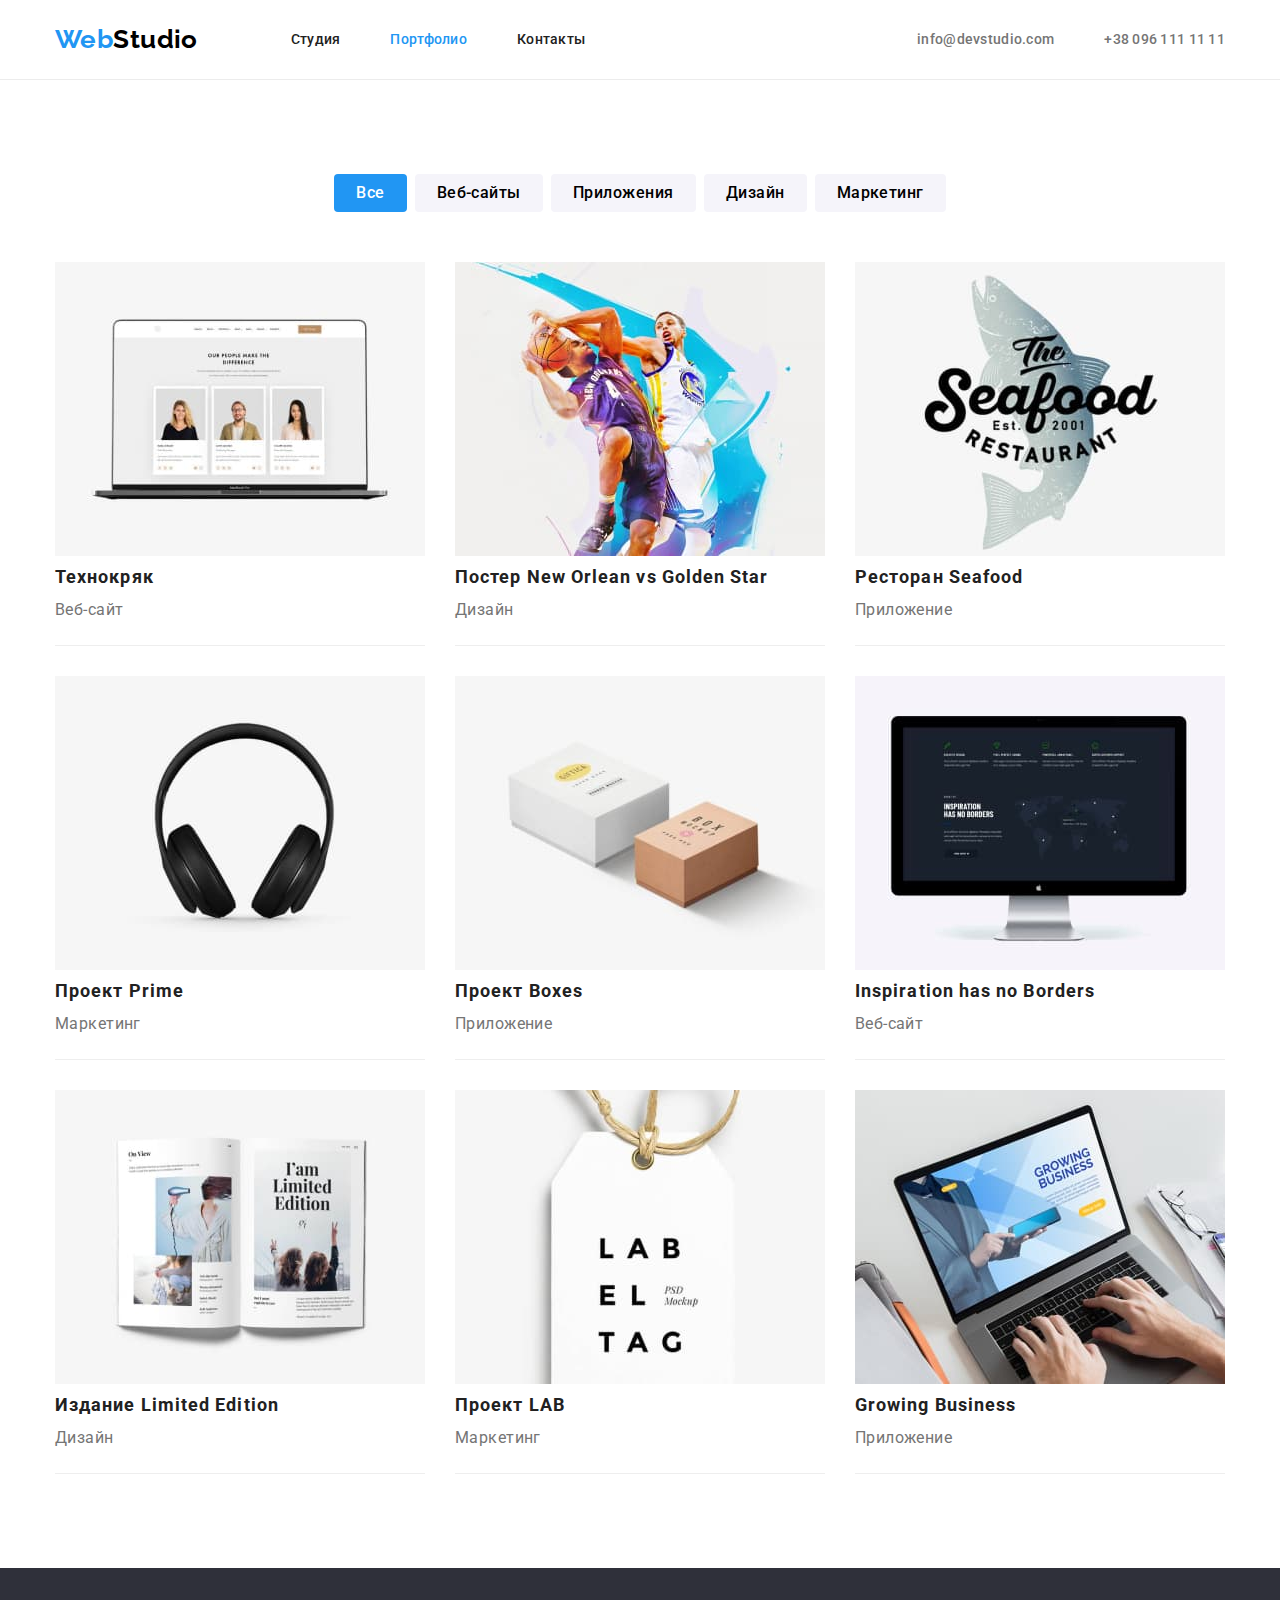
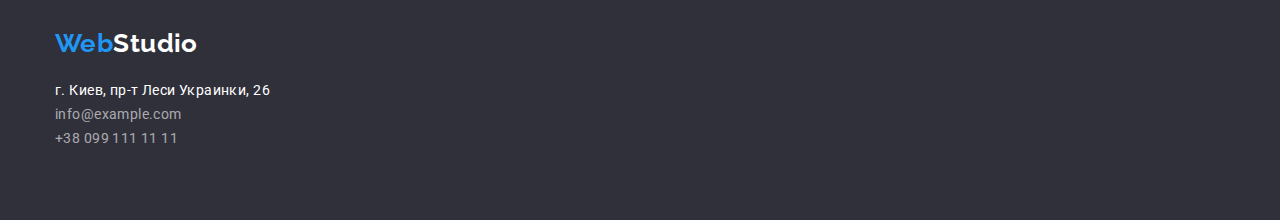
==== portfolio.html @ 188056f9 "ДЗ-4 старт" ====
<!DOCTYPE html>
<html lang="ru">
  <head>
    <meta charset="UTF-8" />
    <meta http-equiv="X-UA-Compatible" content="IE=edge" />
    <meta name="viewport" content="width=device-width, initial-scale=1.0" />
    <title>Портфолио</title>
    <link rel="stylesheet" href="https://cdnjs.cloudflare.com/ajax/libs/modern-normalize/1.0.0/modern-normalize.min.css" />
    <link rel="preconnect" href="https://fonts.gstatic.com" />
    <link
      href="https://fonts.googleapis.com/css2?family=Raleway:wght@700&family=Roboto:wght@400;500;700;900&display=swap"
      rel="stylesheet"
    />
    <link rel="stylesheet" href="./css/styles.css" />
  </head>
  <body>
    <header class="page-header">
      <div class="container">
        <a href="./" class="link logo"><span class="logo-color">Web</span>Studio</a>
        <nav class="nav">
          <ul class="list site-nav">
            <li class="nav-item"><a href="./" class="link nav-link">Студия</a></li>
            <li class="nav-item current"><a href="./portfolio.html" class="link nav-link">Портфолио</a></li>
            <li class="nav-item"><a href="" class="link nav-link">Контакты</a></li>
          </ul>
        </nav>
        <ul class="list address">
          <li class="address-item"><a href="mailto:info@devstudio.com" class="link address-link">info@devstudio.com</a></li>
          <li class="address-item"><a href="tel:+380961111111" class="link address-link">+38 096 111 11 11</a></li>
        </ul>
      </div>
    </header>

    <main>
      <section class="section projects">
        <div class="container">
          <h1 class="projects-title hidden">Проекты</h1>
          <ul class="list buttons-block">
            <li class="buttons-item"><button type="button" class="buttons current-btn">Все</button></li>
            <li class="buttons-item"><button type="button" class="buttons">Веб-сайты</button></li>
            <li class="buttons-item"><button type="button" class="buttons">Приложения</button></li>
            <li class="buttons-item"><button type="button" class="buttons">Дизайн</button></li>
            <li class="buttons-item"><button type="button" class="buttons">Маркетинг</button></li>
          </ul>
          <ul class="list projects-list">
            <li class="project-item">
              <a href="" class="project-link link">
                <img src="./images/projects/img1.jpg" alt="оформление проекта" class="project-img" width="370" height="294" />
                <h2 class="project-name">Технокряк</h2>
                <p class="project-caption">Веб-сайт</p>
              </a>
            </li>
            <li class="project-item">
              <a href="" class="project-link link">
                <img src="./images/projects/img2.jpg" alt="оформление проекта" class="project-img" width="370" height="294" />
                <h2 class="project-name">Постер New Orlean vs Golden Star</h2>
                <p class="project-caption">Дизайн</p>
              </a>
            </li>
            <li class="project-item">
              <a href="" class="project-link link">
                <img src="./images/projects/img3.jpg" alt="оформление проекта" class="project-img" width="370" height="294" />
                <h2 class="project-name">Ресторан Seafood</h2>
                <p class="project-caption">Приложение</p>
              </a>
            </li>
            <li class="project-item">
              <a href="" class="project-link link">
                <img src="./images/projects/img4.jpg" alt="оформление проекта" class="project-img" width="370" height="294" />
                <h2 class="project-name">Проект Prime</h2>
                <p class="project-caption">Маркетинг</p>
              </a>
            </li>
            <li class="project-item">
              <a href="" class="project-link link">
                <img src="./images/projects/img5.jpg" alt="оформление проекта" class="project-img" width="370" height="294" />
                <h2 class="project-name">Проект Boxes</h2>
                <p class="project-caption">Приложение</p>
              </a>
            </li>
            <li class="project-item">
              <a href="" class="project-link link">
                <img src="./images/projects/img6.jpg" alt="оформление проекта" class="project-img" width="370" height="294" />
                <h2 class="project-name">Inspiration has no Borders</h2>
                <p class="project-caption">Веб-сайт</p>
              </a>
            </li>
            <li class="project-item">
              <a href="" class="project-link link">
                <img src="./images/projects/img7.jpg" alt="оформление проекта" class="project-img" width="370" height="294" />
                <h2 class="project-name">Издание Limited Edition</h2>
                <p class="project-caption">Дизайн</p>
              </a>
            </li>
            <li class="project-item">
              <a href="" class="project-link link">
                <img src="./images/projects/img8.jpg" alt="оформление проекта" class="project-img" width="370" height="294" />
                <h2 class="project-name">Проект LAB</h2>
                <p class="project-caption">Маркетинг</p>
              </a>
            </li>
            <li class="project-item">
              <a href="" class="project-link link">
                <img src="./images/projects/img9.jpg" alt="оформление проекта" class="project-img" width="370" height="294" />
                <h2 class="project-name">Growing Business</h2>
                <p class="project-caption">Приложение</p>
              </a>
            </li>
          </ul>
        </div>
      </section>
    </main>

    <footer class="bottom">
      <div class="container">
        <a href="./" class="link logo-bottom"><span class="logo-color">Web</span>Studio</a>
        <address>
          <ul class="list contacts">
            <li>
              <a href="https://goo.gl/maps/fyFfX9XR5Mxzys699" class="link contacts-adr" target="_blank" rel="noreferrer noopener"
                >г. Киев, пр-т Леси Украинки, 26
              </a>
            </li>
            <li><a href="mailto:info@example.com" class="link contacts-link">info@example.com</a></li>
            <li><a href="tel:+380991111111" class="link contacts-link">+38 099 111 11 11</a></li>
          </ul>
        </address>
      </div>
    </footer>
  </body>
</html>
---- css/styles.css ----
/* global --------------------------------------------------*/
:root {
  --basic-text: #212121;
  --secondary-text: #757575;
  --accent: #2196f3;
  --accent-hover: #188ce8;
  --bgc: #f5f4fa;
  --bgc-dark: #2f303a;
  --half-tone: rgba(255, 255, 255, 0.6);
  --shadow: rgba(0, 0, 0, 0.15);
}

h1,
h2,
h3,
h4,
h5,
h6,
p {
  margin: 0;
  padding: 0;
}

body {
  font-family: Roboto, sans-serif;
  font-size: 14px;
  background-color: white;
  color: var(--basic-text);
  letter-spacing: 0.03em;
}

.link {
  font-style: normal;
  text-decoration: none;
}

.list {
  list-style: none;
  margin: 0;
  padding: 0;
}

.container {
  width: 1200px;
  padding: 0 15px;
  margin: 0 auto;
}

.section {
  padding: 94px 0;
}

.hidden {
  position: absolute !important;
  clip: rect(1px 1px 1px 1px);
  clip: rect(1px, 1px, 1px, 1px);
  padding: 0 !important;
  border: 0 !important;
  height: 1px !important;
  width: 1px !important;
  overflow: hidden;
}

/* global-header ------------------------------------------*/
.page-header {
  display: flex;
  padding: 20px 0;
  height: 80px;
  border-bottom: 1px solid #ececec;
}

.page-header .container {
  display: flex;
  justify-content: flex-start;
  align-items: center;
}

.logo {
  font-family: Raleway;
  font-weight: 700;
  font-size: 26px;
  line-height: 1.19;
  color: black;
}

.logo-color {
  color: var(--accent);
}

.site-nav {
  display: flex;
  margin-left: 93px;
}

.nav-link {
  display: block;
  padding-top: 7px;
  padding-bottom: 7px;
  font-weight: 500;
  line-height: 1.14;
  letter-spacing: 0.02em;
  color: inherit;
}

.nav-link:hover,
.nav-link:focus {
  color: var(--accent);
}

.site-nav .nav-item:not(:last-child) {
  margin-right: 50px;
}

.current {
  color: var(--accent);
}

.address {
  display: flex;
  margin-left: auto;
}

.address-item:not(:last-child) {
  margin-right: 50px;
}

.address-link {
  display: block;
  padding-top: 7px;
  padding-bottom: 7px;
  color: var(--secondary-text);
  font-weight: 500;
  line-height: 1.14;
  letter-spacing: 0.02em;
}

.address-link:hover,
.address-link:focus {
  color: var(--accent);
}

/* global-footer -----------------------------------------*/
.bottom {
  background-color: var(--bgc-dark);
  height: 252px;
  padding: 60px 0 60px 0;
}

.logo-bottom {
  display: inline-block;
  font-family: Raleway;
  font-weight: 700;
  font-size: 26px;
  line-height: 1.19;
  color: white;
  margin-bottom: 20px;
}

.contacts-adr {
  line-height: 1.71;
  color: white;
}

.contacts-adr:hover,
.contacts-adr:focus {
  color: var(--accent);
}

.contacts-link {
  line-height: 1.71;
  color: var(--half-tone);
}

.contacts-link:hover,
.contacts-link:focus {
  color: var(--accent);
  margin-top: 9px;
}

/* main-index ----------------------------------------------*/
/*-------------- hero */
.hero {
  height: 600px;
  padding-top: 200px;
  padding-bottom: 200px;
  text-align: center;
  
  background-color: var(--bgc-dark);
}

.hero-title {
  margin-top: 0;
  margin-bottom: 30px;
  font-weight: 900;
  font-size: 44px;
  line-height: 1.36;
  letter-spacing: 0.06em;
  text-transform: uppercase;
  color: white;
}

.hero-button {
  font-family: inherit;
  font-weight: 700;
  font-size: 16px;
  line-height: 1.87;
  align-items: center;
  letter-spacing: 0.06em;
  color: white;

  padding: 10px 32px;
  background: var(--accent);
  border-radius: 4px;
  border: none;
}

.hero-button:hover {
  background-color: var(--accent-hover);
}

.hero-button:hover {
  cursor: pointer;
}

/* ---------features */
.features-list {
  display: flex;
  justify-content: space-between;
}

.features-item {
   /* width: calc((100%-90px) / 4); */
  width: 270px;
}

.features-title {
}

.features-list .features-item:not(:last-child) {
  margin-right: 30px;
}

.features-item-title {
  font-weight: 700;
  line-height: 1.14;
  text-transform: uppercase;
  margin-bottom: 10px;
}

.features-item-text {
  line-height: 1.71;
  color: var(--secondary-text);
}

.section.features {
  padding-bottom: 0;
}

/* -------operation */
.operation-title {
  font-weight: 700;
  font-size: 36px;
  line-height: 1.17;
  text-align: center;
  margin-bottom: 50px;
}

.operation-list {
  display: flex;
  justify-content: space-between;
}

/* ---------team */
.team {
  background-color: var(--bgc);
}

.team-title {
  font-weight: 700;
  font-size: 36px;
  line-height: 1.17;
  text-align: center;
  margin-bottom: 50px;
}

.team-list {
  display: flex;
  justify-content: space-between;
}

.team-item {
  text-align: center;
  background-color: white;
  box-shadow: 0px 1px 3px rgba(0, 0, 0, 0.12), 0px 1px 1px rgba(0, 0, 0, 0.14), 0px 2px 1px rgba(0, 0, 0, 0.2);
  border-radius: 0px 0px 4px 4px;
}

.team-img {
  margin-bottom: 30px;
}

.team-name {
  font-weight: 500;
  font-size: 16px;
  line-height: 1.19;
  margin-bottom: 10px;
}

.team-text {
  font-size: 16px;
  line-height: 1.19;
  color: var(--secondary-text);
  margin-bottom: 30px;
}

/* main-portfolio----------------------------------------- */
/* --------------projects */

.projects {
}

.projects-title {
}

/* _____________space-between___________ */
/* .projects-list {
  display: flex;
  flex-wrap: wrap;
   justify-content: space-between;
  align-content: space-between;
} 
.project-item {
  background: white;
  border: 1px solid #EEEEEE;
  box-sizing: border-box;
} */

/* _________________grid_________________ */
.projects-list {
  display: flex;
  flex-wrap: wrap;
}

.project-item {
  display: block;
  width: calc((100% - 60px) / 3);
  margin-right: 30px;
  margin-bottom: 30px;

  border-bottom: 1px solid #eeeeee;
}

.project-item:nth-child(3n) {
  margin-right: 0;
}

.project-item:nth-last-child(-n + 3) {
  margin-bottom: 0;
}
/* _________________end grid_____________ */

.project-name {
  font-weight: 700;
  font-size: 18px;
  line-height: 2;
  letter-spacing: 0.06em;
  color: var(--basic-text);
}

.project-caption {
  font-size: 16px;
  line-height: 1.87;
  color: var(--secondary-text);
  margin-bottom: 20px;
}

/*------------- buttons */
.buttons-block {
  display: flex;
  justify-content: center;
  margin-bottom: 50px;
}

.buttons {
  background-color: var(--bgc);
  border-radius: 4px;
  border: none;
  padding: 6px 22px;
  font-family: inherit;
  font-weight: 500;
  font-size: 16px;
  line-height: 1.62;
  letter-spacing: 0.03em;
  margin-right: 8px;
}

.buttons-item:last-child button {
  margin-right: 0;
}
.current-btn {
  background: var(--accent);
  color: white;
}

.buttons:hover {
  cursor: pointer;
  background: var(--accent);
  color: white;
}
.buttons:focus {
  background: var(--accent);
  color: white;
}
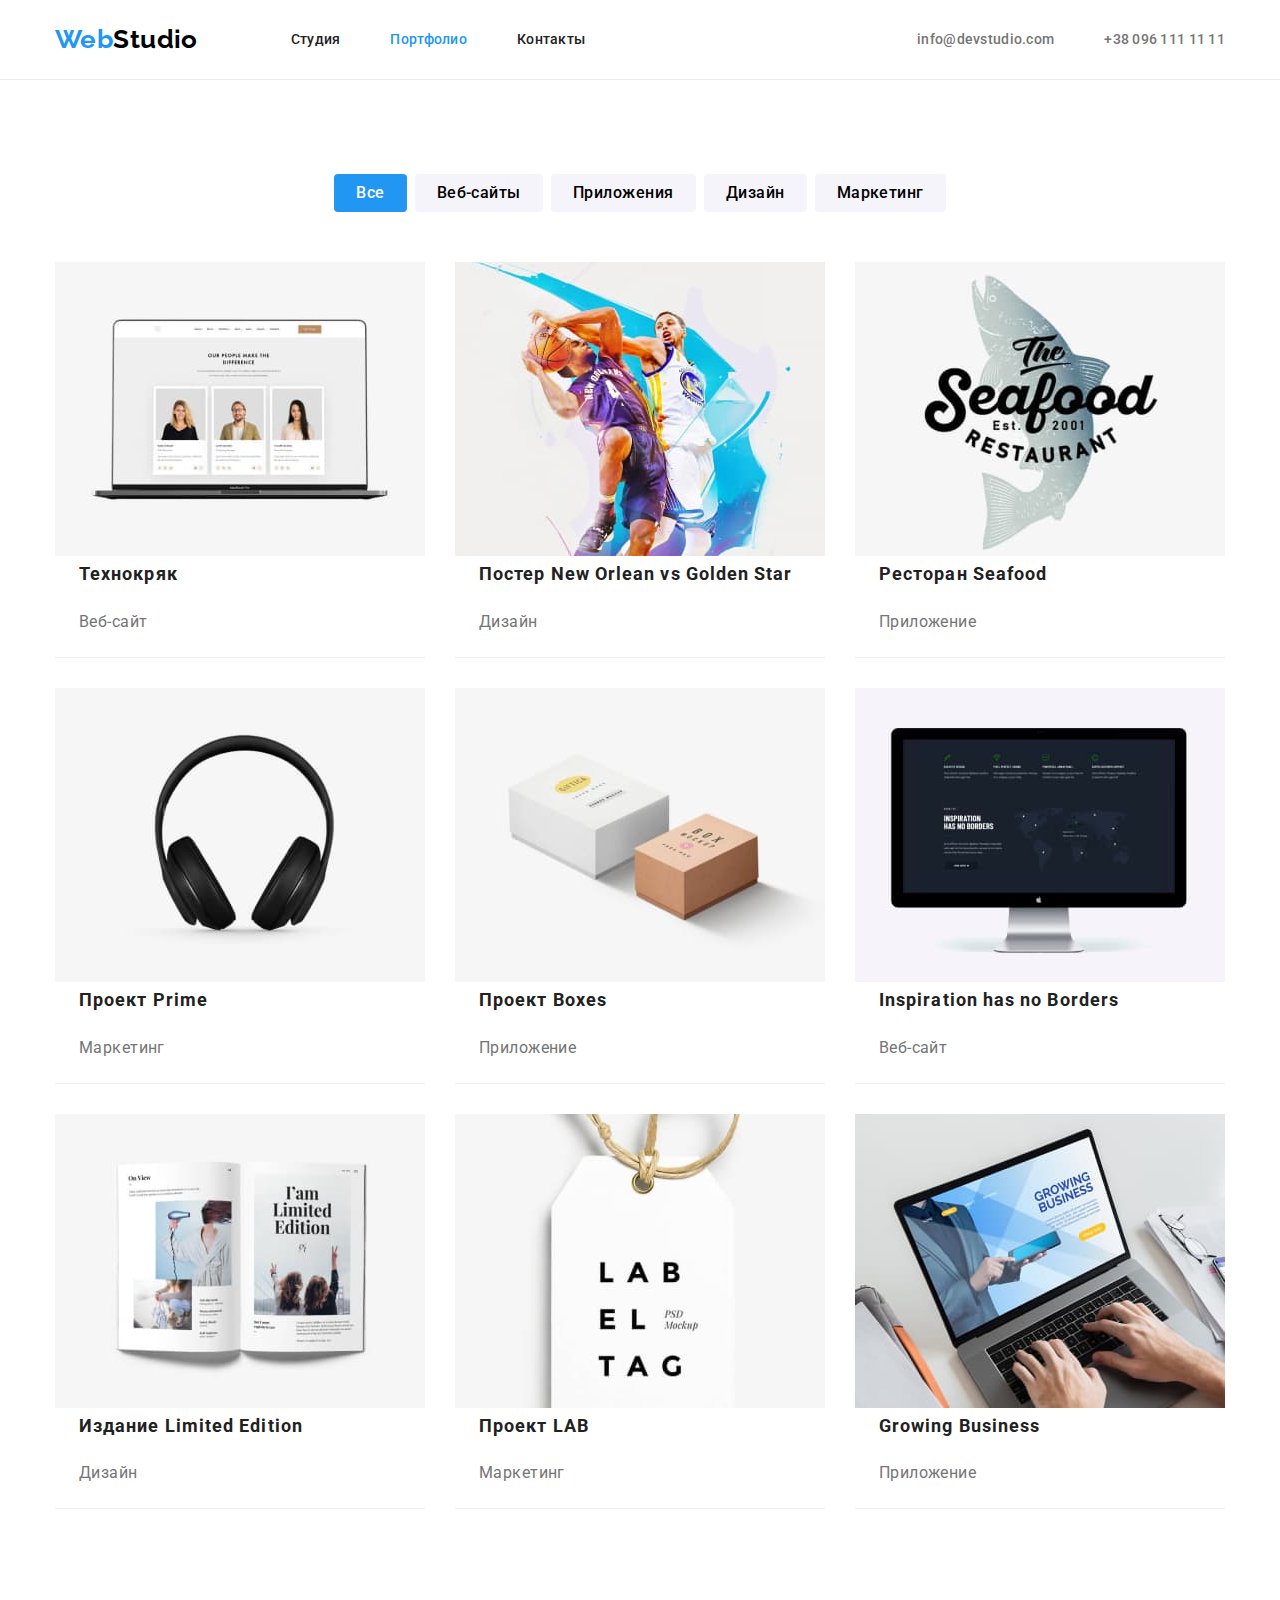
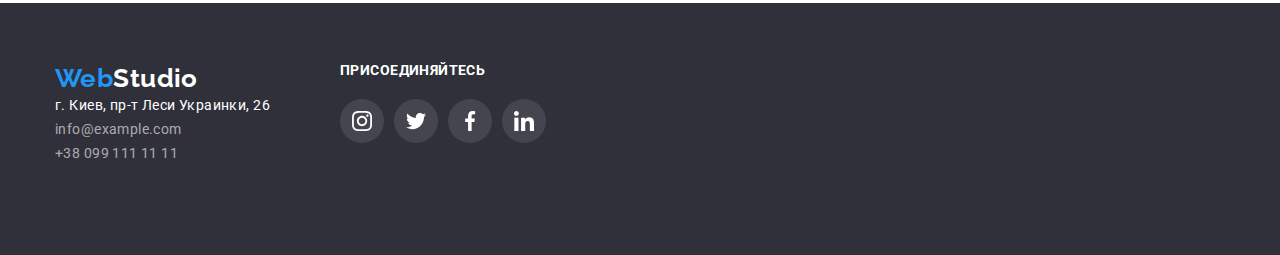
==== commit 72cc5cac: "Финиш ДЗ-4" ====
--- a/portfolio.html
+++ b/portfolio.html
@@ -34,7 +34,7 @@
     <main>
       <section class="section projects">
         <div class="container">
-          <h1 class="projects-title hidden">Проекты</h1>
+          <h1 class="text-hidden">Проекты</h1>
           <ul class="list buttons-block">
             <li class="buttons-item"><button type="button" class="buttons current-btn">Все</button></li>
             <li class="buttons-item"><button type="button" class="buttons">Веб-сайты</button></li>
@@ -42,68 +42,86 @@
             <li class="buttons-item"><button type="button" class="buttons">Дизайн</button></li>
             <li class="buttons-item"><button type="button" class="buttons">Маркетинг</button></li>
           </ul>
-          <ul class="list projects-list">
-            <li class="project-item">
+          <ul class="list projects-list grid">
+            <li class="project-item grid-item">
               <a href="" class="project-link link">
                 <img src="./images/projects/img1.jpg" alt="оформление проекта" class="project-img" width="370" height="294" />
-                <h2 class="project-name">Технокряк</h2>
-                <p class="project-caption">Веб-сайт</p>
+                <div class="project-text">
+                  <h2 class="project-name">Технокряк</h2>
+                  <p class="project-caption">Веб-сайт</p>
+                </div>
               </a>
             </li>
-            <li class="project-item">
+            <li class="project-item grid-item">
               <a href="" class="project-link link">
                 <img src="./images/projects/img2.jpg" alt="оформление проекта" class="project-img" width="370" height="294" />
-                <h2 class="project-name">Постер New Orlean vs Golden Star</h2>
-                <p class="project-caption">Дизайн</p>
+                <div class="project-text">
+                  <h2 class="project-name">Постер New Orlean vs Golden Star</h2>
+                  <p class="project-caption">Дизайн</p>
+                </div>
               </a>
             </li>
-            <li class="project-item">
+            <li class="project-item grid-item">
               <a href="" class="project-link link">
                 <img src="./images/projects/img3.jpg" alt="оформление проекта" class="project-img" width="370" height="294" />
-                <h2 class="project-name">Ресторан Seafood</h2>
-                <p class="project-caption">Приложение</p>
+                <div class="project-text">
+                  <h2 class="project-name">Ресторан Seafood</h2>
+                  <p class="project-caption">Приложение</p>
+                </div>
               </a>
             </li>
-            <li class="project-item">
+            <li class="project-item grid-item">
               <a href="" class="project-link link">
                 <img src="./images/projects/img4.jpg" alt="оформление проекта" class="project-img" width="370" height="294" />
-                <h2 class="project-name">Проект Prime</h2>
-                <p class="project-caption">Маркетинг</p>
+                <div class="project-text">
+                  <h2 class="project-name">Проект Prime</h2>
+                  <p class="project-caption">Маркетинг</p>
+                </div>
               </a>
             </li>
-            <li class="project-item">
+            <li class="project-item grid-item">
               <a href="" class="project-link link">
                 <img src="./images/projects/img5.jpg" alt="оформление проекта" class="project-img" width="370" height="294" />
-                <h2 class="project-name">Проект Boxes</h2>
-                <p class="project-caption">Приложение</p>
+                <div class="project-text">
+                  <h2 class="project-name">Проект Boxes</h2>
+                  <p class="project-caption">Приложение</p>
+                </div>
               </a>
             </li>
-            <li class="project-item">
+            <li class="project-item grid-item">
               <a href="" class="project-link link">
                 <img src="./images/projects/img6.jpg" alt="оформление проекта" class="project-img" width="370" height="294" />
-                <h2 class="project-name">Inspiration has no Borders</h2>
-                <p class="project-caption">Веб-сайт</p>
+                <div class="project-text">
+                  <h2 class="project-name">Inspiration has no Borders</h2>
+                  <p class="project-caption">Веб-сайт</p>
+                </div>
               </a>
             </li>
-            <li class="project-item">
+            <li class="project-item grid-item">
               <a href="" class="project-link link">
                 <img src="./images/projects/img7.jpg" alt="оформление проекта" class="project-img" width="370" height="294" />
-                <h2 class="project-name">Издание Limited Edition</h2>
-                <p class="project-caption">Дизайн</p>
+                <div class="project-text">
+                  <h2 class="project-name">Издание Limited Edition</h2>
+                  <p class="project-caption">Дизайн</p>
+                </div>
               </a>
             </li>
-            <li class="project-item">
+            <li class="project-item grid-item">
               <a href="" class="project-link link">
                 <img src="./images/projects/img8.jpg" alt="оформление проекта" class="project-img" width="370" height="294" />
-                <h2 class="project-name">Проект LAB</h2>
-                <p class="project-caption">Маркетинг</p>
+                <div class="project-text">
+                  <h2 class="project-name">Проект LAB</h2>
+                  <p class="project-caption">Маркетинг</p>
+                </div>
               </a>
             </li>
-            <li class="project-item">
+            <li class="project-item grid-item">
               <a href="" class="project-link link">
                 <img src="./images/projects/img9.jpg" alt="оформление проекта" class="project-img" width="370" height="294" />
-                <h2 class="project-name">Growing Business</h2>
-                <p class="project-caption">Приложение</p>
+                <div class="project-text">
+                  <h2 class="project-name">Growing Business</h2>
+                  <p class="project-caption">Приложение</p>
+                </div>
               </a>
             </li>
           </ul>
@@ -111,20 +129,32 @@
       </section>
     </main>
 
-    <footer class="bottom">
+    <footer class="footer">
       <div class="container">
-        <a href="./" class="link logo-bottom"><span class="logo-color">Web</span>Studio</a>
-        <address>
-          <ul class="list contacts">
-            <li>
-              <a href="https://goo.gl/maps/fyFfX9XR5Mxzys699" class="link contacts-adr" target="_blank" rel="noreferrer noopener"
-                >г. Киев, пр-т Леси Украинки, 26
-              </a>
-            </li>
-            <li><a href="mailto:info@example.com" class="link contacts-link">info@example.com</a></li>
-            <li><a href="tel:+380991111111" class="link contacts-link">+38 099 111 11 11</a></li>
+        <div>
+          <a href="./" class="link logo"><span class="logo-color">Web</span>Studio</a>
+          <address>
+            <ul class="list">
+              <li>
+                <a href="https://goo.gl/maps/fyFfX9XR5Mxzys699" class="link contacts-adr" target="_blank" rel="noreferrer noopener"
+                  >г. Киев, пр-т Леси Украинки, 26
+                </a>
+              </li>
+              <li><a href="mailto:info@example.com" class="link contacts-link">info@example.com</a></li>
+              <li><a href="tel:+380991111111" class="link contacts-link">+38 099 111 11 11</a></li>
+            </ul>
+          </address>
+        </div>
+
+        <div class="social">
+          <h2 class="social-title">присоединяйтесь</h2>
+          <ul class="social-list list">
+            <li class="social-item"><a href="" class="social-link"></a></li>
+            <li class="social-item"><a href="" class="social-link"></a></li>
+            <li class="social-item"><a href="" class="social-link"></a></li>
+            <li class="social-item"><a href="" class="social-link"></a></li>
           </ul>
-        </address>
+        </div>
       </div>
     </footer>
   </body>
--- a/css/styles.css
+++ b/css/styles.css
@@ -6,8 +6,12 @@
   --accent-hover: #188ce8;
   --bgc: #f5f4fa;
   --bgc-dark: #2f303a;
+  --icon-color: #afb1b8;
+  --img-overlay: rgba(47, 48, 58, 0.4);
   --half-tone: rgba(255, 255, 255, 0.6);
   --shadow: rgba(0, 0, 0, 0.15);
+
+  --grid-item: 1;
 }
 
 h1,
@@ -17,8 +21,13 @@
 h5,
 h6,
 p {
-  margin: 0;
-  padding: 0;
+  margin-top: 0;
+}
+
+img {
+  display: block;
+  max-width: 100%;
+  height: auto;
 }
 
 body {
@@ -29,6 +38,17 @@
   letter-spacing: 0.03em;
 }
 
+.logo {
+  font-family: Raleway;
+  font-weight: 700;
+  font-size: 26px;
+  line-height: 1.19;
+}
+
+.logo-color {
+  color: var(--accent);
+}
+
 .link {
   font-style: normal;
   text-decoration: none;
@@ -50,7 +70,15 @@
   padding: 94px 0;
 }
 
-.hidden {
+.title {
+  font-weight: 700;
+  font-size: 36px;
+  line-height: 1.17;
+  text-align: center;
+  margin-bottom: 50px;
+}
+
+.text-hidden {
   position: absolute !important;
   clip: rect(1px 1px 1px 1px);
   clip: rect(1px, 1px, 1px, 1px);
@@ -61,6 +89,19 @@
   overflow: hidden;
 }
 
+.grid {
+  display: flex;
+  flex-wrap: wrap;
+  margin-left: -30px;
+  margin-top: -30px;
+}
+
+.grid-item {
+  flex-basis: calc((100% - 30px * var(--grid-item)) / var(--grid-item));
+  margin-left: 30px;
+  margin-top: 30px;
+}
+
 /* global-header ------------------------------------------*/
 .page-header {
   display: flex;
@@ -75,16 +116,8 @@
   align-items: center;
 }
 
-.logo {
-  font-family: Raleway;
-  font-weight: 700;
-  font-size: 26px;
-  line-height: 1.19;
+.page-header .logo {
   color: black;
-}
-
-.logo-color {
-  color: var(--accent);
 }
 
 .site-nav {
@@ -125,7 +158,8 @@
 }
 
 .address-link {
-  display: block;
+  display: flex;
+  align-items: center;
   padding-top: 7px;
   padding-bottom: 7px;
   color: var(--secondary-text);
@@ -139,19 +173,39 @@
   color: var(--accent);
 }
 
+.address-link:hover .envelope-icon,
+.address-link:hover .smartphone-icon,
+.address-link:focus .envelope-icon,
+.address-link:focus .smartphone-icon {
+  fill: var(--accent-hover);
+}
+
+.envelope-icon {
+  width: 16px;
+  height: 12px;
+  margin-right: 10px;
+  fill: var(--icon-color);
+}
+
+.smartphone-icon {
+  width: 10px;
+  height: 16px;
+  margin-right: 10px;
+  fill: var(--icon-color);
+}
+
 /* global-footer -----------------------------------------*/
-.bottom {
+.footer {
   background-color: var(--bgc-dark);
   height: 252px;
-  padding: 60px 0 60px 0;
-}
-
-.logo-bottom {
-  display: inline-block;
-  font-family: Raleway;
-  font-weight: 700;
-  font-size: 26px;
-  line-height: 1.19;
+  padding: 60px 0;
+}
+
+.footer .container {
+  display: flex;
+}
+
+.footer .logo {
   color: white;
   margin-bottom: 20px;
 }
@@ -177,15 +231,89 @@
   margin-top: 9px;
 }
 
+.social {
+  margin-left: 70px;
+}
+
+.social-title {
+  font-weight: bold;
+  font-size: 14px;
+  line-height: 1.14;
+  text-transform: uppercase;
+  margin-bottom: 20px;
+
+  color: #ffffff;
+}
+
+.social-list {
+  display: flex;
+}
+
+.social-list .social-item:not(:last-child) {
+  margin-right: 10px;
+}
+
+.social-link {
+  display: block;
+  width: 44px;
+  height: 44px;
+  background-color: rgba(255, 255, 255, 0.1);
+
+  background-repeat: no-repeat;
+  background-position: center;
+  border-radius: 50%;
+}
+
+.social-link:hover {
+  background-color: var(--accent);
+}
+
+.social-item:nth-child(1) .social-link {
+  background-image: url(../images/icon/instagram.svg);
+}
+
+.social-item:nth-child(2) .social-link {
+  background-image: url(../images/icon/twitter.svg);
+}
+
+.social-item:nth-child(3) .social-link {
+  background-image: url(../images/icon/facebook.svg);
+}
+
+.social-item:nth-child(4) .social-link {
+  background-image: url(../images/icon/linkedin.svg);
+}
+
 /* main-index ----------------------------------------------*/
 /*-------------- hero */
+
 .hero {
+  text-align: center;
+  background-color: var(--icon-color);
+  background-image: linear-gradient(to right, rgba(47, 48, 58, 0.4), rgba(47, 48, 58, 0.4));
+}
+
+.overlay {
+  display: flex;
+  align-items: center;
+  max-width: 1600px;
   height: 600px;
-  padding-top: 200px;
-  padding-bottom: 200px;
-  text-align: center;
-  
-  background-color: var(--bgc-dark);
+  margin-left: auto;
+  margin-right: auto;
+
+  background-image: linear-gradient(to right, rgba(47, 48, 58, 0.4), rgba(47, 48, 58, 0.4)), url(../images/bg/hero-bg.jpg);
+  background-repeat: no-repeat;
+  background-position: center;
+  background-size: cover;
+}
+
+.hero-content {
+  width: calc(100% / 12 * 7);
+}
+
+.overlay .container {
+  display: flex;
+  justify-content: center;
 }
 
 .hero-title {
@@ -200,6 +328,7 @@
 }
 
 .hero-button {
+  min-width: 130px;
   font-family: inherit;
   font-weight: 700;
   font-size: 16px;
@@ -222,22 +351,37 @@
   cursor: pointer;
 }
 
-/* ---------features */
-.features-list {
-  display: flex;
-  justify-content: space-between;
-}
-
 .features-item {
-   /* width: calc((100%-90px) / 4); */
-  width: 270px;
+  --grid-item: 4;
+}
+
+.features-item::before {
+  display: block;
+  content: '';
+  height: 120px;
+  margin-bottom: 30px;
+  background-repeat: no-repeat;
+  background-position: center;
+  background-color: var(--bgc);
+}
+
+.features-item:nth-child(1)::before {
+  background-image: url(../images/icon/antenna.svg);
+}
+
+.features-item:nth-child(2)::before {
+  background-image: url(../images/icon/clock.svg);
+}
+
+.features-item:nth-child(3)::before {
+  background-image: url(../images/icon/diagram.svg);
+}
+
+.features-item:nth-child(4)::before {
+  background-image: url(../images/icon/astronaut.svg);
 }
 
 .features-title {
-}
-
-.features-list .features-item:not(:last-child) {
-  margin-right: 30px;
 }
 
 .features-item-title {
@@ -252,22 +396,12 @@
   color: var(--secondary-text);
 }
 
-.section.features {
+.section .features {
   padding-bottom: 0;
 }
 
-/* -------operation */
-.operation-title {
-  font-weight: 700;
-  font-size: 36px;
-  line-height: 1.17;
-  text-align: center;
-  margin-bottom: 50px;
-}
-
-.operation-list {
-  display: flex;
-  justify-content: space-between;
+.operation-item {
+  --grid-item: 3;
 }
 
 /* ---------team */
@@ -275,21 +409,14 @@
   background-color: var(--bgc);
 }
 
-.team-title {
-  font-weight: 700;
-  font-size: 36px;
-  line-height: 1.17;
+/* .team-list {
+ 
+} */
+
+.team-item {
+  --grid-item: 4;
   text-align: center;
-  margin-bottom: 50px;
-}
-
-.team-list {
-  display: flex;
-  justify-content: space-between;
-}
-
-.team-item {
-  text-align: center;
+  padding-bottom: 30px;
   background-color: white;
   box-shadow: 0px 1px 3px rgba(0, 0, 0, 0.12), 0px 1px 1px rgba(0, 0, 0, 0.14), 0px 2px 1px rgba(0, 0, 0, 0.2);
   border-radius: 0px 0px 4px 4px;
@@ -310,54 +437,109 @@
   font-size: 16px;
   line-height: 1.19;
   color: var(--secondary-text);
-  margin-bottom: 30px;
-}
-
-/* main-portfolio----------------------------------------- */
-/* --------------projects */
-
-.projects {
-}
-
-.projects-title {
-}
-
-/* _____________space-between___________ */
-/* .projects-list {
-  display: flex;
-  flex-wrap: wrap;
-   justify-content: space-between;
-  align-content: space-between;
-} 
+  margin-bottom: 16px;
+}
+
+.soc-list {
+  display: flex;
+  justify-content: space-between;
+  padding-left: 32px;
+  padding-right: 32px;
+}
+
+.soc-link {
+  display: flex;
+  justify-content: center;
+  align-items: center;
+  width: 44px;
+  height: 44px;
+  border-radius: 50%;
+}
+
+.soc-link:hover,
+.soc-link:focus {
+  background-color: var(--accent);
+}
+
+.soc-link:hover .soc-icon,
+.soc-link:focus .soc-icon {
+  fill: white;
+}
+
+.soc-icon {
+  width: 21px;
+  height: 21px;
+  fill: var(--icon-color);
+}
+
+/* --------------clients------------- */
+.clients-item {
+  --grid-item: 6;
+}
+
+.client-link {
+  /* display: block; */
+  display: flex;
+  justify-content: center;
+  align-items: center;
+  width: 170px;
+  height: 90px;
+  border: 1px solid #afb1b8;
+  border-radius: 3px;
+}
+
+.client-icon {
+  fill: var(--icon-color);
+}
+
+.logo1 {
+  width: 45px;
+  height: 50px;
+}
+
+.logo2 {
+  width: 40px;
+  height: 52px;
+}
+
+.logo3 {
+  width: 43px;
+  height: 56px;
+}
+
+.logo4 {
+  width: 80px;
+  height: 42px;
+}
+
+.logo5 {
+  width: 59px;
+  height: 47px;
+}
+
+.logo6 {
+  width: 88px;
+  height: 45px;
+}
+
+.client-link:hover {
+  border: 1px solid var(--accent);
+  border-radius: 3px;
+}
+
+.client-link:hover .client-icon {
+  fill: var(--accent);
+}
+
+/* ___________________________portfolio__________________ */
 .project-item {
-  background: white;
-  border: 1px solid #EEEEEE;
-  box-sizing: border-box;
-} */
-
-/* _________________grid_________________ */
-.projects-list {
-  display: flex;
-  flex-wrap: wrap;
-}
-
-.project-item {
-  display: block;
-  width: calc((100% - 60px) / 3);
-  margin-right: 30px;
-  margin-bottom: 30px;
-
+  --grid-item: 3;
   border-bottom: 1px solid #eeeeee;
 }
 
-.project-item:nth-child(3n) {
-  margin-right: 0;
-}
-
-.project-item:nth-last-child(-n + 3) {
-  margin-bottom: 0;
-}
-/* _________________end grid_____________ */
+.project-text {
+  padding: 0 24px;
+}
 
 .project-name {
   font-weight: 700;
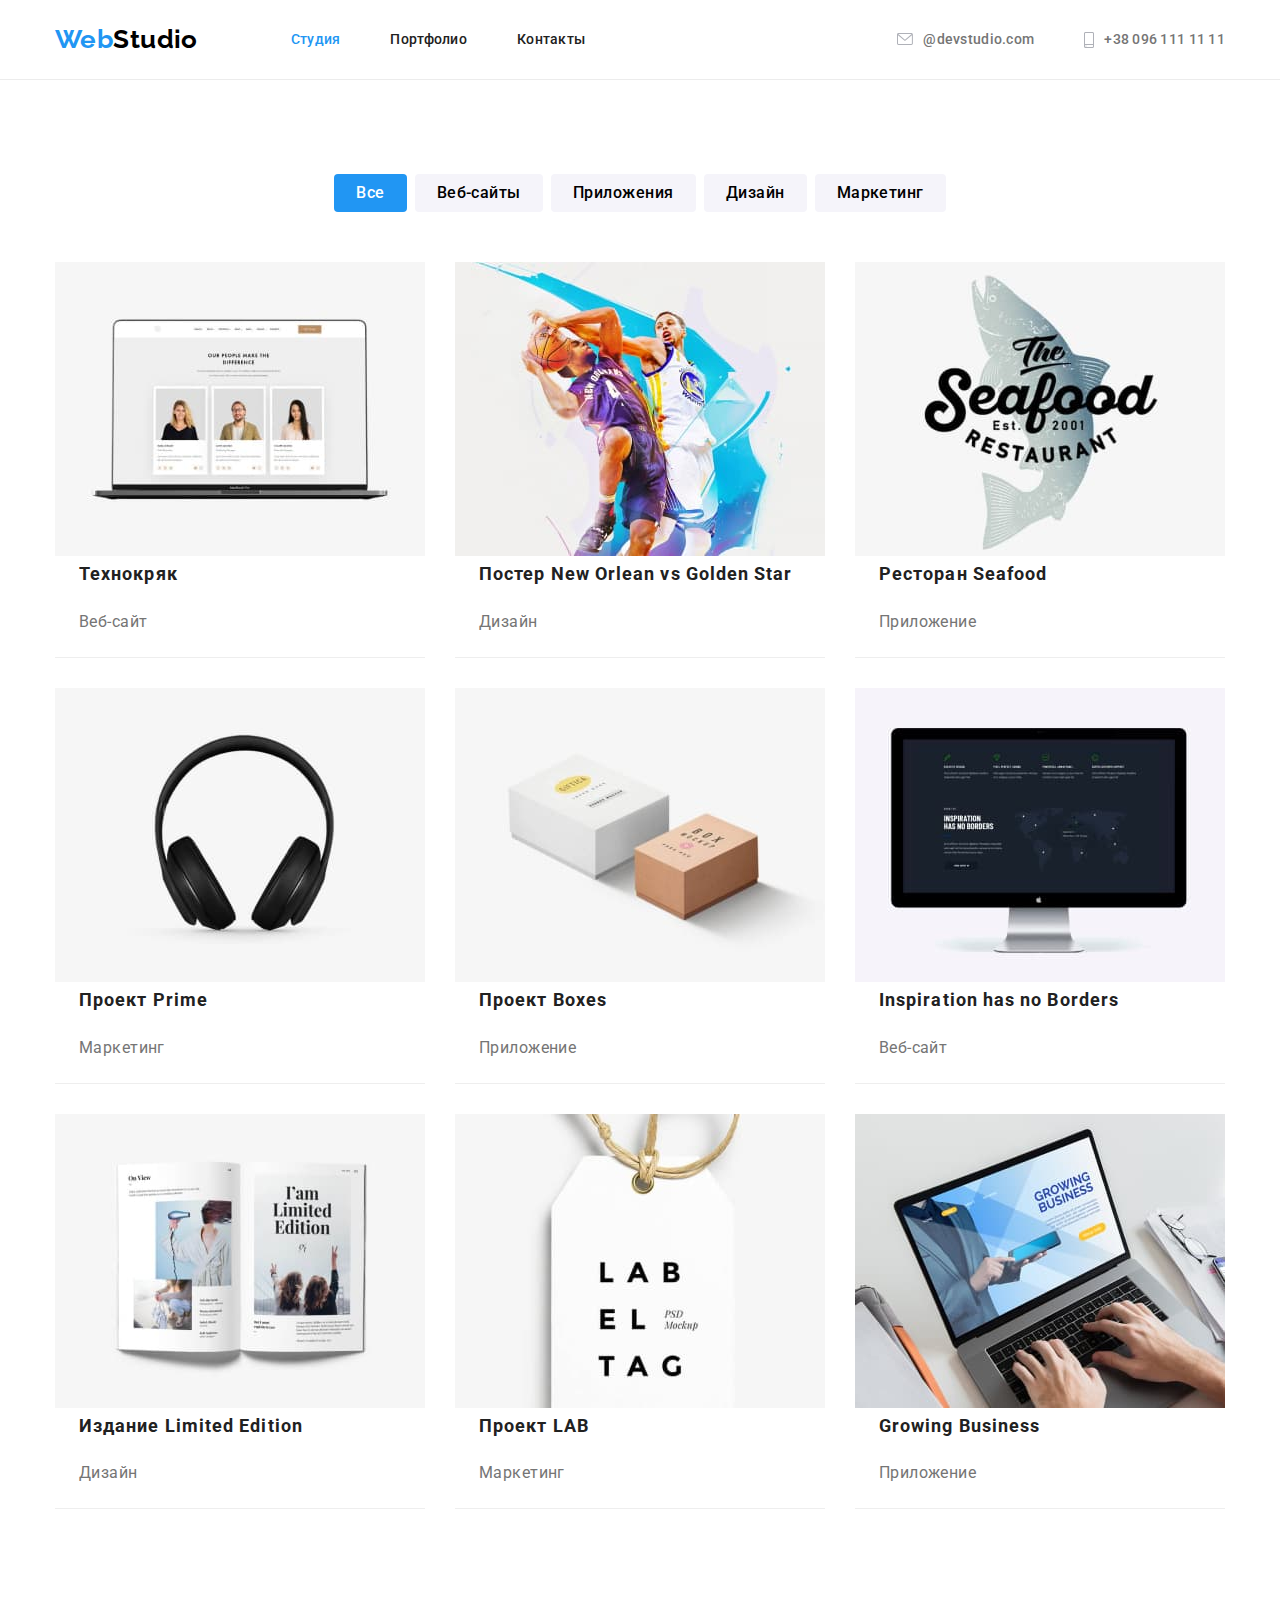
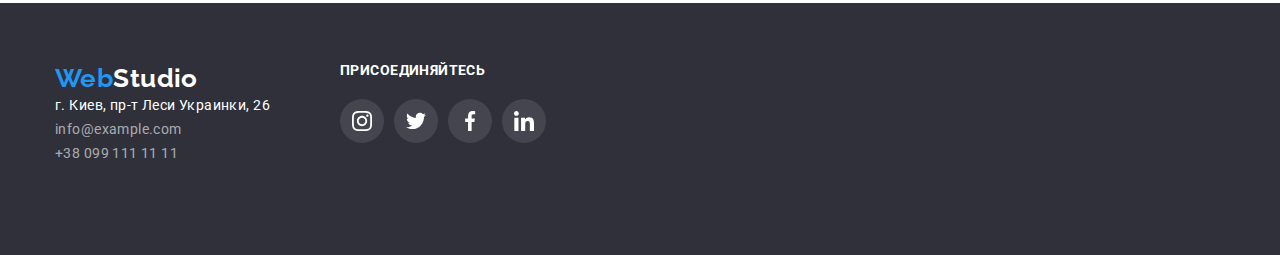
==== commit 689b9927: "Правки" ====
--- a/portfolio.html
+++ b/portfolio.html
@@ -19,17 +19,32 @@
         <a href="./" class="link logo"><span class="logo-color">Web</span>Studio</a>
         <nav class="nav">
           <ul class="list site-nav">
-            <li class="nav-item"><a href="./" class="link nav-link">Студия</a></li>
-            <li class="nav-item current"><a href="./portfolio.html" class="link nav-link">Портфолио</a></li>
+            <li class="nav-item current"><a href="./" class="link nav-link">Студия</a></li>
+            <li class="nav-item"><a href="./portfolio.html" class="link nav-link">Портфолио</a></li>
             <li class="nav-item"><a href="" class="link nav-link">Контакты</a></li>
           </ul>
         </nav>
         <ul class="list address">
-          <li class="address-item"><a href="mailto:info@devstudio.com" class="link address-link">info@devstudio.com</a></li>
-          <li class="address-item"><a href="tel:+380961111111" class="link address-link">+38 096 111 11 11</a></li>
+          <li class="address-item">
+            <a href="mailto:info@devstudio.com" class="link address-link">
+              <svg class="envelope-icon">
+                <use href="./images/icons.svg#icon-envelope"></use>
+              </svg>
+              <span>@devstudio.com</span>
+            </a>
+          </li>
+          <li class="address-item">
+            <a href="tel:+380961111111" class="link address-link">
+              <svg class="smartphone-icon">
+                <use href="./images/icons.svg#icon-smartphone"></use>
+              </svg>
+              <span>+38 096 111 11 11</span>
+            </a>
+          </li>
         </ul>
       </div>
     </header>
+
 
     <main>
       <section class="section projects">
@@ -149,10 +164,34 @@
         <div class="social">
           <h2 class="social-title">присоединяйтесь</h2>
           <ul class="social-list list">
-            <li class="social-item"><a href="" class="social-link"></a></li>
-            <li class="social-item"><a href="" class="social-link"></a></li>
-            <li class="social-item"><a href="" class="social-link"></a></li>
-            <li class="social-item"><a href="" class="social-link"></a></li>
+            <li class="social-item">
+              <a href="" class="soc-net-link">
+                <svg class="soc-net" width="20" height="20">
+                  <use href="./images/icons.svg#icon-instagram"></use>
+                </svg>
+              </a>
+            </li>
+            <li class="social-item">
+              <a href="" class="soc-net-link">
+                <svg class="soc-net" width="20" height="20">
+                  <use href="./images/icons.svg#icon-twitter"></use>
+                </svg>
+              </a>
+            </li>
+            <li class="social-item">
+              <a href="" class="soc-net-link">
+                <svg class="soc-net" width="20" height="20">
+                  <use href="./images/icons.svg#icon-facebook"></use>
+                </svg>
+              </a>
+            </li>
+            <li class="social-item">
+              <a href="" class="soc-net-link">
+                <svg class="soc-net" width="20" height="20">
+                  <use href="./images/icons.svg#icon-linkedin"></use>
+                </svg>
+              </a>
+            </li>
           </ul>
         </div>
       </div>
--- a/css/styles.css
+++ b/css/styles.css
@@ -253,8 +253,10 @@
   margin-right: 10px;
 }
 
-.social-link {
-  display: block;
+.soc-net-link {
+  display: flex;
+  justify-content: center;
+  align-items: center;
   width: 44px;
   height: 44px;
   background-color: rgba(255, 255, 255, 0.1);
@@ -264,24 +266,13 @@
   border-radius: 50%;
 }
 
-.social-link:hover {
+.soc-net {
+  fill: white;
+}
+
+.soc-net-link:hover,
+.soc-net-link:focus {
   background-color: var(--accent);
-}
-
-.social-item:nth-child(1) .social-link {
-  background-image: url(../images/icon/instagram.svg);
-}
-
-.social-item:nth-child(2) .social-link {
-  background-image: url(../images/icon/twitter.svg);
-}
-
-.social-item:nth-child(3) .social-link {
-  background-image: url(../images/icon/facebook.svg);
-}
-
-.social-item:nth-child(4) .social-link {
-  background-image: url(../images/icon/linkedin.svg);
 }
 
 /* main-index ----------------------------------------------*/
@@ -467,8 +458,6 @@
 }
 
 .soc-icon {
-  width: 21px;
-  height: 21px;
   fill: var(--icon-color);
 }
 
@@ -490,36 +479,6 @@
 
 .client-icon {
   fill: var(--icon-color);
-}
-
-.logo1 {
-  width: 45px;
-  height: 50px;
-}
-
-.logo2 {
-  width: 40px;
-  height: 52px;
-}
-
-.logo3 {
-  width: 43px;
-  height: 56px;
-}
-
-.logo4 {
-  width: 80px;
-  height: 42px;
-}
-
-.logo5 {
-  width: 59px;
-  height: 47px;
-}
-
-.logo6 {
-  width: 88px;
-  height: 45px;
 }
 
 .client-link:hover {
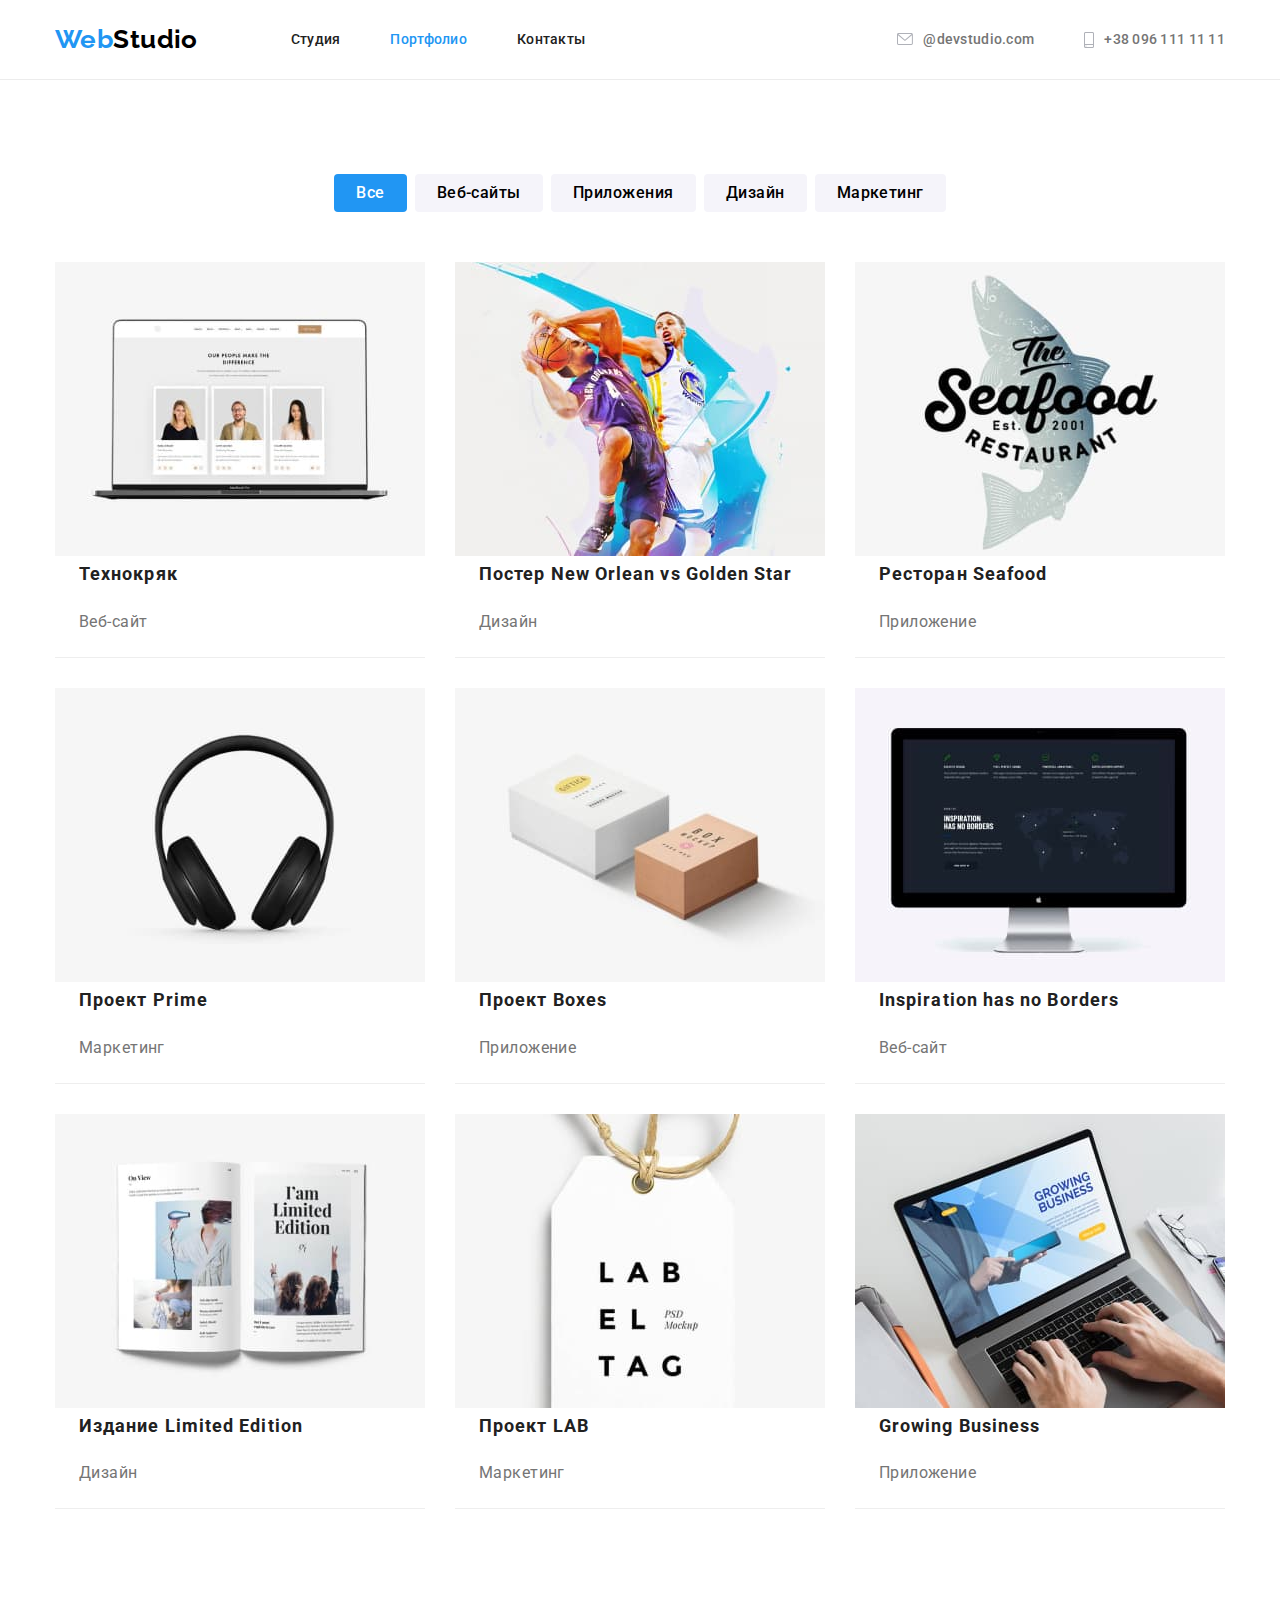
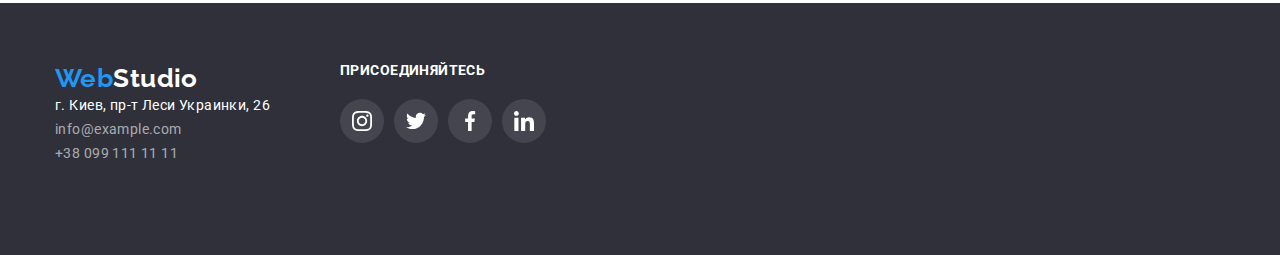
==== commit a0a2c289: "Правки" ====
--- a/portfolio.html
+++ b/portfolio.html
@@ -19,8 +19,8 @@
         <a href="./" class="link logo"><span class="logo-color">Web</span>Studio</a>
         <nav class="nav">
           <ul class="list site-nav">
-            <li class="nav-item current"><a href="./" class="link nav-link">Студия</a></li>
-            <li class="nav-item"><a href="./portfolio.html" class="link nav-link">Портфолио</a></li>
+            <li class="nav-item"><a href="./" class="link nav-link">Студия</a></li>
+            <li class="nav-item current"><a href="./portfolio.html" class="link nav-link">Портфолио</a></li>
             <li class="nav-item"><a href="" class="link nav-link">Контакты</a></li>
           </ul>
         </nav>
